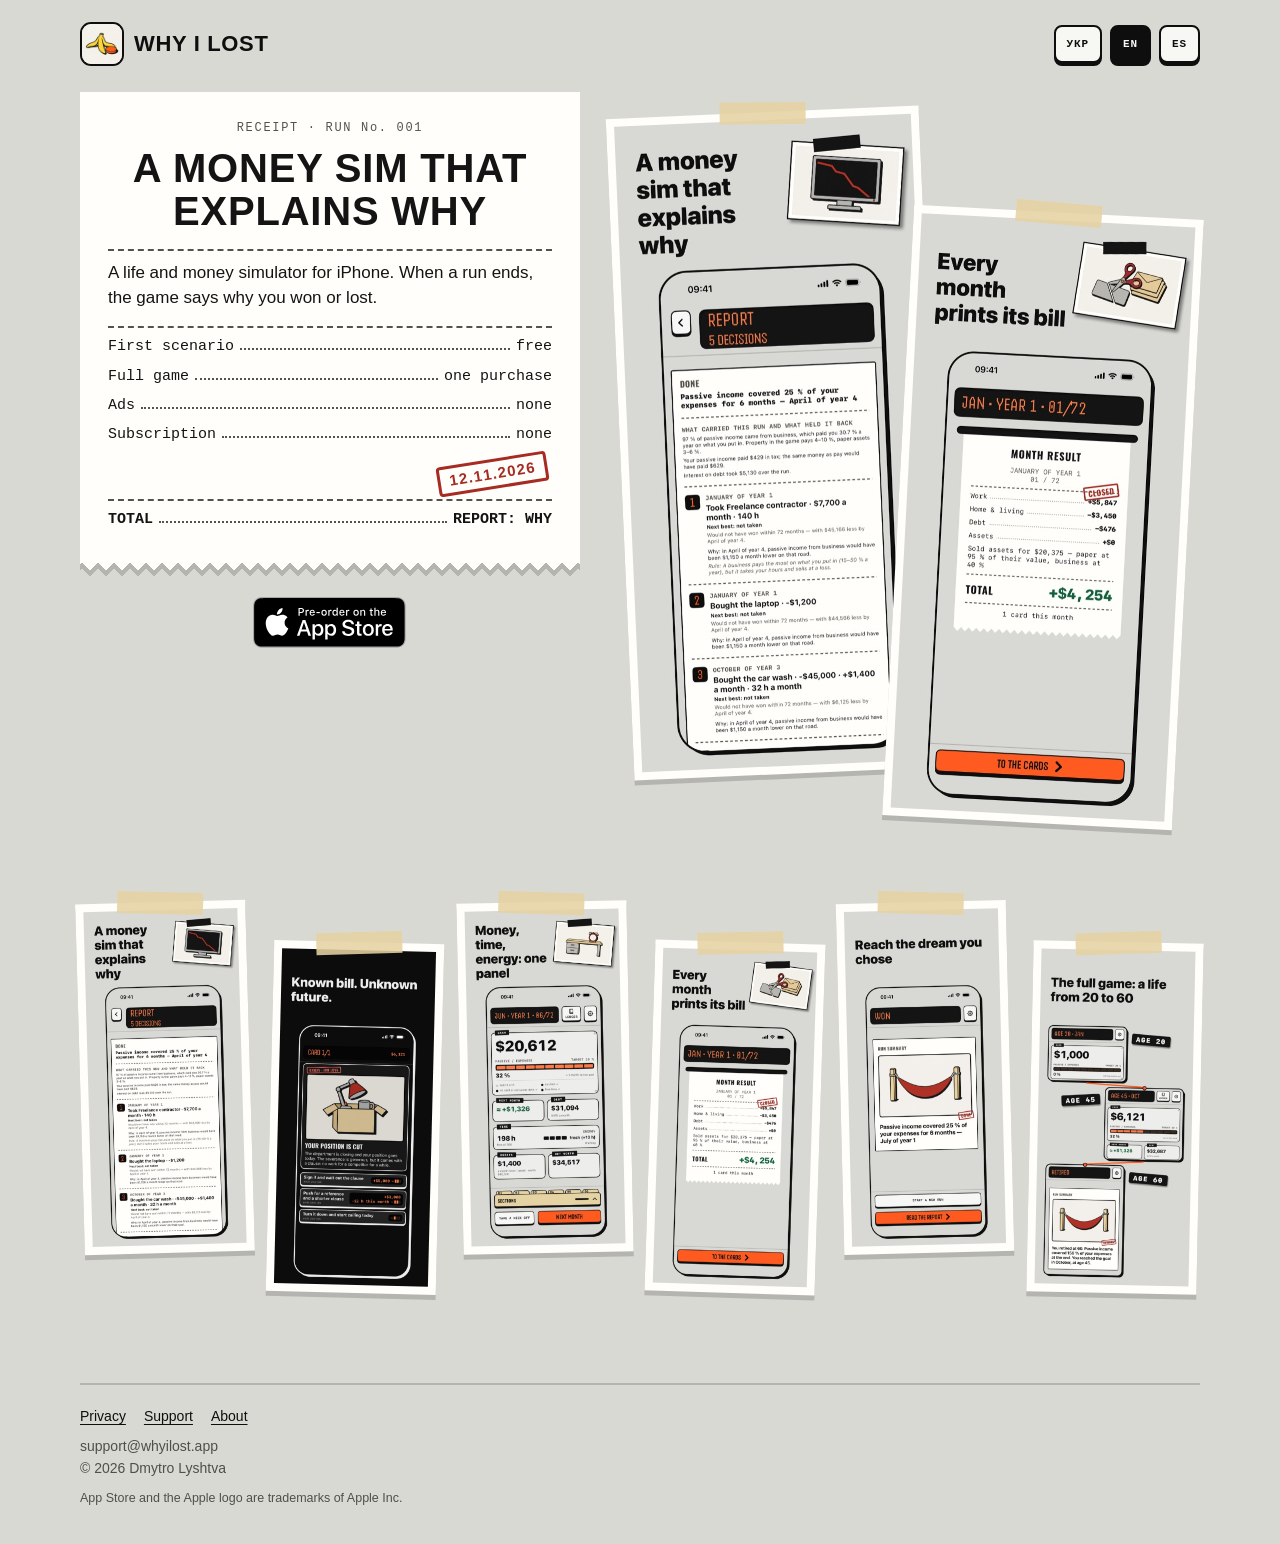
==== en/index.html @ b538b616 "feat(105): T4-T8 pult.css, the landing pages, root and About restyled, the state switch Co-Authored-" ====
<!doctype html>
<html lang="en">
<head>
<meta charset="utf-8">
<meta name="viewport" content="width=device-width, initial-scale=1">
<title>Why I Lost · A money sim that explains why</title>
<meta name="description" content="Why I Lost is a life and money simulator for iPhone. When a run ends, the game says why you won or lost. The first scenario is free.">
<meta name="apple-itunes-app" content="app-id=6823643422">
<meta name="theme-color" content="#D9D9D4" media="(prefers-color-scheme: light)">
<meta name="theme-color" content="#0C0C0C" media="(prefers-color-scheme: dark)">
<link rel="icon" type="image/png" href="/img/icon-192.png">
<link rel="apple-touch-icon" href="/img/apple-touch-icon.png">
<link rel="preload" href="/fonts/Oswald-Variable.ttf" as="font" type="font/ttf" crossorigin>
<link rel="stylesheet" href="/pult.css">
<link rel="canonical" href="https://whyilost.app/en/">
<link rel="alternate" hreflang="uk" href="https://whyilost.app/uk/">
<link rel="alternate" hreflang="en" href="https://whyilost.app/en/">
<link rel="alternate" hreflang="es" href="https://whyilost.app/es/">
<link rel="alternate" hreflang="x-default" href="https://whyilost.app/">
<meta property="og:type" content="website">
<meta property="og:site_name" content="Why I Lost">
<meta property="og:title" content="Why I Lost · A money sim that explains why">
<meta property="og:description" content="Why I Lost is a life and money simulator for iPhone. When a run ends, the game says why you won or lost. The first scenario is free.">
<meta property="og:url" content="https://whyilost.app/en/">
<meta property="og:image" content="https://whyilost.app/img/og-en.png">
<meta property="og:image:width" content="1200">
<meta property="og:image:height" content="630">
<meta property="og:locale" content="en_US">
<meta name="twitter:card" content="summary_large_image">
</head>
<body>
<div class="page">
<header class="top">
<a class="brand" href="/en/"><span class="tile"><img src="/img/icon-96.png" alt="" width="44" height="44"></span><span>Why I Lost</span></a>
<nav class="keys" aria-label="Language">
<a class="key" href="/uk/" lang="uk" hreflang="uk" aria-label="Українська">УКР</a>
<a class="key" href="/en/" lang="en" hreflang="en" aria-label="English" aria-current="page">EN</a>
<a class="key" href="/es/" lang="es" hreflang="es" aria-label="Español">ES</a>
</nav>
</header>
<main>
<div class="hero">
<div class="receipt-col">
<div class="receipt"><div class="paper">
<p class="receipt-no">RECEIPT · RUN No. 001</p>
<h1>A money sim that explains why</h1>
<hr class="rule">
<p class="pitch">A life and money simulator for iPhone. When a run ends, the game says why you won or lost.</p>
<hr class="rule">
<dl class="lines">
<div class="row"><dt>First scenario</dt><i aria-hidden="true"></i><dd>free</dd></div>
<div class="row"><dt>Full game</dt><i aria-hidden="true"></i><dd>one purchase</dd></div>
<div class="row"><dt>Ads</dt><i aria-hidden="true"></i><dd>none</dd></div>
<div class="row"><dt>Subscription</dt><i aria-hidden="true"></i><dd>none</dd></div>
</dl>
<p class="stamp">12.11.2026</p>
<hr class="rule">
<dl class="lines">
<div class="row total"><dt>TOTAL</dt><i aria-hidden="true"></i><dd>REPORT: WHY</dd></div>
</dl>
</div></div>
<!-- store -->
<div class="store" data-state="preorder">
<a class="badge" href="https://apps.apple.com/app/id6823643422"><img src="/img/badge/preorder-en.svg" alt="Pre-order on the App Store" width="153" height="52"></a>
</div>
<!-- /store -->
</div>
<div class="collage" aria-hidden="true">
<div class="card a"><img class="hero-shot" src="/img/shots/en/01-report.jpg" alt="" width="520" height="1130" loading="lazy"></div>
<div class="card b"><img class="hero-shot" src="/img/shots/en/04-receipt.jpg" alt="" width="520" height="1130" loading="lazy"></div>
</div>
</div>
<section class="shots" aria-label="Screens from the game">
<ul class="cards">
<li><figure class="card" style="margin:0"><img src="/img/shots/en/01-report.jpg" alt="A money sim that explains why" width="520" height="1130" loading="lazy"></figure></li>
<li><figure class="card" style="margin:0"><img src="/img/shots/en/02-card.jpg" alt="Known bill. Unknown future." width="520" height="1130" loading="lazy"></figure></li>
<li><figure class="card" style="margin:0"><img src="/img/shots/en/03-hub.jpg" alt="Money, time, energy: one panel" width="520" height="1130" loading="lazy"></figure></li>
<li><figure class="card" style="margin:0"><img src="/img/shots/en/04-receipt.jpg" alt="Every month prints its bill" width="520" height="1130" loading="lazy"></figure></li>
<li><figure class="card" style="margin:0"><img src="/img/shots/en/05-ending.jpg" alt="Reach the dream you chose" width="520" height="1130" loading="lazy"></figure></li>
<li><figure class="card" style="margin:0"><img src="/img/shots/en/06-fullGame.jpg" alt="The full game: a life from 20 to 60" width="520" height="1130" loading="lazy"></figure></li>
</ul>
</section>
</main>
<footer class="foot">
<nav aria-label="Pages"><a href="/en/privacy/">Privacy</a><a href="/en/support/">Support</a><a href="/en/about/">About</a></nav>
<p>support@whyilost.app<br>© 2026 Dmytro Lyshtva</p>
<p class="credit">App Store and the Apple logo are trademarks of Apple Inc.</p>
</footer>
</div>
</body>
</html>
---- pult.css ----
/* whyilost.app's landing pages, root and About in the game's own look (story 105, ADR-0064 amendment, docs/DESIGN.md §19).
   Пульт's tokens (docs/DESIGN.md §13.1), light and dark by the visitor's own setting. The idea is B · Чек: the pitch is
   printed as the month's receipt, and the screens are taped on. The plain pages (privacy, support) keep style.css.
   No script, no third-party request: Oswald is the app's own file, the rest is the system's fonts. */
@font-face {
  font-family: Oswald; font-weight: 200 700; font-style: normal; font-display: swap;
  src: url(/fonts/Oswald-Variable.ttf) format("truetype");
}
:root {
  --body: #D9D9D4; --module: #EDEDEA; --keycap: #F7F7F4; --ink: #0E0E0E; --ink-2: #4F4F4B;
  --signal: #FF5A1F; --stamp: #A62B23; --tape: #141414; --on-tape: #F2F2EE;
  --paper: #FFFEFA; --paper-ink: #141414; --paper-ink-2: #55524B; --illustration: #F4F1EA;
  --hair: rgba(14, 14, 14, .18); --lift: rgba(14, 14, 14, .18); --kraft: rgba(230, 211, 163, .88);
  --mono: ui-monospace, "SF Mono", SFMono-Regular, Menlo, Consolas, monospace;
  --oswald: Oswald, "Arial Narrow", Impact, sans-serif;
  color-scheme: light dark;
}
@media (prefers-color-scheme: dark) {
  :root {
    --body: #0C0C0C; --module: #171717; --keycap: #232323; --ink: #EDEDED; --ink-2: #9A9A96;
    --signal: #FF6B33; --stamp: #FF6A5E; --tape: #EDEDED; --on-tape: #0C0C0C;
    --paper: #1E1D1B; --paper-ink: #F0ECE3; --paper-ink-2: #A9A398;
    --hair: rgba(237, 237, 237, .16); --lift: rgba(0, 0, 0, .55); --kraft: rgba(217, 194, 139, .9);
  }
}
* { box-sizing: border-box; }
html { -webkit-text-size-adjust: 100%; }
body {
  margin: 0; background: var(--body); color: var(--ink); overflow-x: clip;
  font: 16px/1.45 -apple-system, BlinkMacSystemFont, "SF Pro Text", "Segoe UI", Roboto, "Helvetica Neue", Arial, sans-serif;
}
a { color: var(--ink); text-underline-offset: 3px; }
a:hover { text-decoration-thickness: 2px; }
a:focus-visible { outline: 3px solid var(--ink); outline-offset: 3px; border-radius: 4px; }
img { max-width: 100%; }
.page { max-width: 1200px; margin: 0 auto; padding: 14px 16px 0; }

/* the header: the icon, the name, and the language keys */
.top { display: flex; align-items: center; gap: 12px; flex-wrap: wrap; }
.brand {
  display: flex; align-items: center; gap: 10px; margin-right: auto; text-decoration: none;
  font: 700 22px/1 var(--oswald); letter-spacing: .03em; text-transform: uppercase;
}
.tile {
  width: 44px; height: 44px; flex: none; border: 2px solid var(--ink); border-radius: 11px;
  background: var(--illustration); overflow: hidden;
}
.tile img { display: block; width: 100%; height: 100%; }
.keys { display: flex; gap: 8px; }
.key {
  position: relative; display: flex; align-items: center; height: 38px; padding: 0 11px;
  border: 2px solid var(--ink); border-radius: 8px; background: var(--keycap); color: var(--ink);
  box-shadow: 0 3px 0 var(--ink); text-decoration: none;
  font: 800 11px/1 var(--mono); letter-spacing: .08em;
}
.key::after { content: ""; position: absolute; inset: -4px; }
.key[aria-current] { background: var(--ink); color: var(--keycap); }
.key:active { transform: translateY(3px); box-shadow: none; }

/* the receipt */
.hero { margin-top: 22px; }
.receipt-col { max-width: 520px; margin-inline: auto; }
.receipt { filter: drop-shadow(0 6px 0 var(--lift)); }
.paper {
  position: relative; background: var(--paper); color: var(--paper-ink); padding: 26px 20px 38px;
  -webkit-mask: conic-gradient(from -45deg at bottom, #0000, #000 1deg 89deg, #0000 90deg) bottom / 16px 8px repeat-x,
    linear-gradient(#000 0 0) top / 100% calc(100% - 8px) no-repeat;
  mask: conic-gradient(from -45deg at bottom, #0000, #000 1deg 89deg, #0000 90deg) bottom / 16px 8px repeat-x,
    linear-gradient(#000 0 0) top / 100% calc(100% - 8px) no-repeat;
}
.receipt-no { margin: 0; text-align: center; font: 400 12px/1.4 var(--mono); letter-spacing: .14em; color: var(--paper-ink-2); }
.receipt h1 {
  margin: 10px 0 0; text-align: center; font: 700 30px/1.08 var(--oswald); letter-spacing: .02em;
  text-transform: uppercase; text-wrap: balance;
}
.rule { margin: 16px 0 4px; border: 0; border-top: 2px dashed var(--paper-ink-2); }
.pitch { margin: 10px 0 0; font-size: 15px; line-height: 1.45; }
.lines { margin: 0; }
.row { display: flex; align-items: baseline; gap: 6px; margin-top: 9px; font: 500 13.5px/1.35 var(--mono); }
.row dt, .row dd { margin: 0; min-width: 0; overflow-wrap: anywhere; }
.row i { flex: 1 1 12px; min-width: 12px; border-bottom: 2px dotted var(--paper-ink-2); }
.row.total { font-weight: 800; }
.stamp {
  display: block; width: fit-content; margin: 14px 4px -6px auto; padding: 3px 9px; transform: rotate(-9deg);
  border: 3px solid var(--stamp); border-radius: 4px; color: var(--stamp);
  font: 700 15px/1.2 var(--oswald); letter-spacing: .08em; text-transform: uppercase;
}

/* the store element: Apple's badge, or the dated line before it (scripts/site-state.sh writes the block) */
.store { display: flex; justify-content: center; padding: 26px 13px 13px; }
.badge { display: block; line-height: 0; border-radius: 10px; }
.badge img { display: block; height: 52px; width: auto; }
.soon {
  margin: 0; padding: 10px 14px; border: 2px dashed var(--ink-2); border-radius: 10px; text-align: center;
  font: 700 13px/1.35 var(--mono); letter-spacing: .04em; color: var(--ink);
}

/* the screens, taped on */
.collage { display: none; }
.shots { margin-top: 64px; }
.cards { list-style: none; margin: 0; padding: 0; display: flex; flex-direction: column; }
.card {
  position: relative; width: min(236px, 74%); padding: 8px; background: var(--paper);
  box-shadow: 0 5px 0 var(--lift);
}
.card::before {
  content: ""; position: absolute; left: 50%; top: -10px; width: 86px; height: 22px; margin-left: -43px;
  background: var(--kraft); transform: rotate(2deg);
}
.card img { display: block; width: 100%; height: auto; }
.cards li:nth-child(odd) { align-self: flex-start; transform: rotate(-1.6deg); }
.cards li:nth-child(even) { align-self: flex-end; transform: rotate(1.4deg); }
.cards li + li { margin-top: -90px; }
.cards li:nth-child(odd) .card::before { transform: rotate(3deg); }
.cards li:nth-child(even) .card::before { transform: rotate(-3deg); }
@media (min-width: 600px) {
  .cards { display: grid; grid-template-columns: repeat(3, minmax(0, 1fr)); gap: 40px 24px; }
  .cards li, .cards li + li { margin-top: 0; align-self: auto; }
  .card { width: 100%; }
}

/* the footer */
.foot { margin-top: 64px; padding: 20px 0 36px; border-top: 2px solid var(--hair); color: var(--ink-2); font-size: 14px; line-height: 1.6; }
.foot p { margin: 8px 0 0; }
.foot nav { display: flex; flex-wrap: wrap; gap: 4px 18px; }
.foot nav a { color: var(--ink); }
.foot nav a[aria-current] { font-weight: 700; text-decoration: none; }
.credit { font-size: 12.5px; }

/* About: the same paper, the same header and footer */
.sheet h1 { margin: 0; font: 700 30px/1.08 var(--oswald); letter-spacing: .02em; text-transform: uppercase; }
.sheet h2 { margin: 1.6em 0 .3em; font: 700 17px/1.25 var(--oswald); letter-spacing: .04em; text-transform: uppercase; }
.sheet p { margin: .5em 0; }
.sheet details { border: 2px solid var(--paper-ink-2); border-radius: 6px; padding: 8px 12px; margin: 12px 0; }
.sheet summary { cursor: pointer; font-family: var(--mono); font-size: 13px; }
.sheet pre { white-space: pre-wrap; overflow-wrap: anywhere; font: 12.5px/1.5 var(--mono); color: var(--paper-ink-2); }
.sheet a { color: var(--paper-ink); }
.sheet-wrap { margin-top: 22px; max-width: 720px; margin-inline: auto; }

/* the root: three keys */
.choose { margin-top: 22px; max-width: 520px; margin-inline: auto; }
.choose .paper { padding-bottom: 34px; }
.choose h1 { margin-bottom: 4px; }
.choose ul { list-style: none; margin: 18px 0 0; padding: 0; display: grid; gap: 18px; }
.choose li { display: grid; gap: 6px; justify-items: start; }
.choose .key { height: 46px; padding: 0 16px; font-size: 14px; }
.choose li span { font-size: 14.5px; line-height: 1.4; }

@media (min-width: 1100px) {
  .page { padding: 22px 40px 0; }
  .hero { display: flex; gap: 40px; align-items: flex-start; margin-top: 26px; }
  .receipt-col { flex: none; width: 500px; max-width: none; margin: 0; }
  .receipt h1 { font-size: 40px; }
  .receipt .paper { padding: 28px 28px 40px; }
  .pitch { font-size: 17px; }
  .row { font-size: 15px; }
  .collage { display: block; position: relative; flex: 1 1 auto; height: 720px; min-width: 0; }
  .collage .card { position: absolute; width: 54%; }
  .collage .card.a { left: 0; top: 20px; transform: rotate(-2.5deg); }
  .collage .card.b { left: 48%; top: 120px; width: 50%; transform: rotate(3deg); }
  .shots { margin-top: 90px; }
  .cards { grid-template-columns: repeat(6, minmax(0, 1fr)); gap: 20px; align-items: start; }
  .cards li:nth-child(even) { margin-top: 40px; }
  .cards li:nth-child(1) { transform: rotate(-1.6deg); } .cards li:nth-child(2) { transform: rotate(1.4deg); }
  .cards li:nth-child(3) { transform: rotate(-1.2deg); } .cards li:nth-child(4) { transform: rotate(1.8deg); }
  .cards li:nth-child(5) { transform: rotate(-1.4deg); } .cards li:nth-child(6) { transform: rotate(1.2deg); }
  .foot { margin-top: 90px; }
}
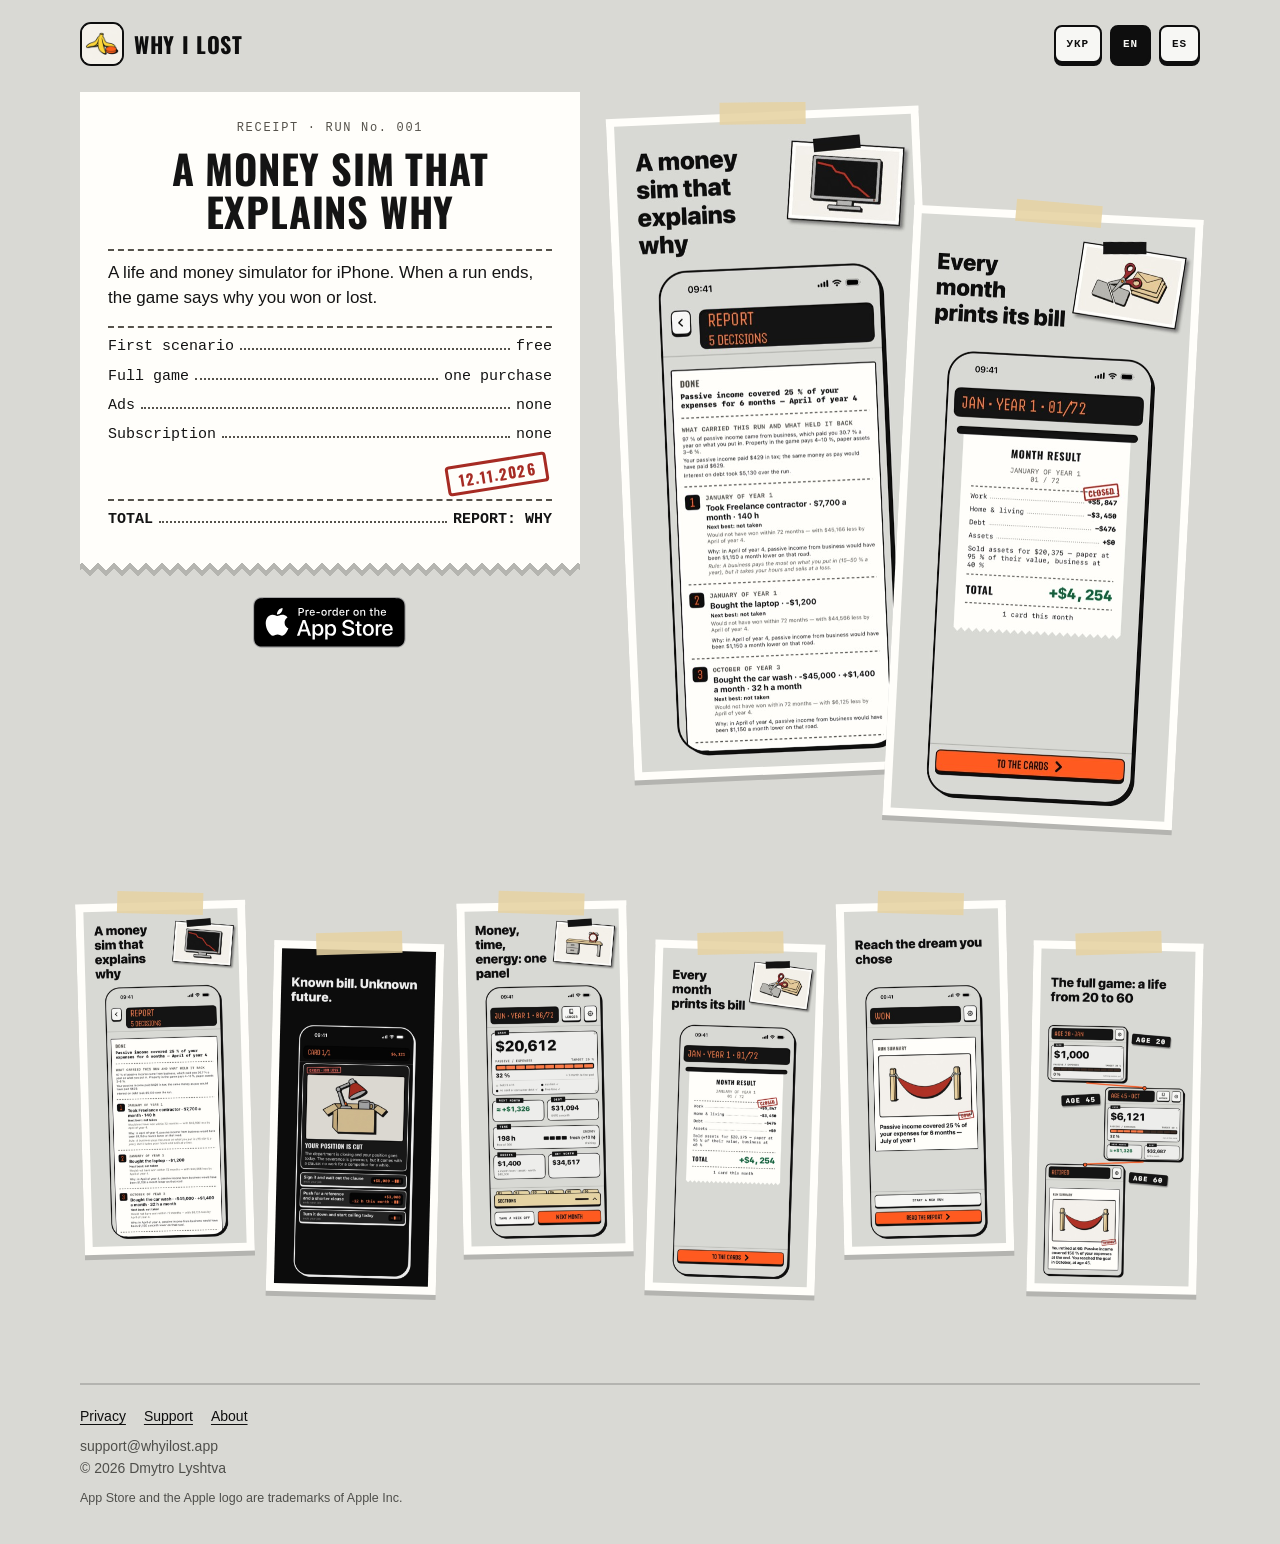
==== commit 6e26366e: "feat(105): T9 the site check reads the landing pages, the state, the weight and the pins Co-Authored" ====
--- a/en/index.html
+++ b/en/index.html
@@ -8,9 +8,9 @@
 <meta name="apple-itunes-app" content="app-id=6823643422">
 <meta name="theme-color" content="#D9D9D4" media="(prefers-color-scheme: light)">
 <meta name="theme-color" content="#0C0C0C" media="(prefers-color-scheme: dark)">
-<link rel="icon" type="image/png" href="/img/icon-192.png">
+<link rel="icon" type="image/png" href="/img/icon-96.png">
 <link rel="apple-touch-icon" href="/img/apple-touch-icon.png">
-<link rel="preload" href="/fonts/Oswald-Variable.ttf" as="font" type="font/ttf" crossorigin>
+<link rel="preload" href="/fonts/Oswald-Variable.woff" as="font" type="font/woff" crossorigin>
 <link rel="stylesheet" href="/pult.css">
 <link rel="canonical" href="https://whyilost.app/en/">
 <link rel="alternate" hreflang="uk" href="https://whyilost.app/uk/">
--- a/pult.css
+++ b/pult.css
@@ -4,7 +4,7 @@
    No script, no third-party request: Oswald is the app's own file, the rest is the system's fonts. */
 @font-face {
   font-family: Oswald; font-weight: 200 700; font-style: normal; font-display: swap;
-  src: url(/fonts/Oswald-Variable.ttf) format("truetype");
+  src: url(/fonts/Oswald-Variable.woff) format("woff");
 }
 :root {
   --body: #D9D9D4; --module: #EDEDEA; --keycap: #F7F7F4; --ink: #0E0E0E; --ink-2: #4F4F4B;
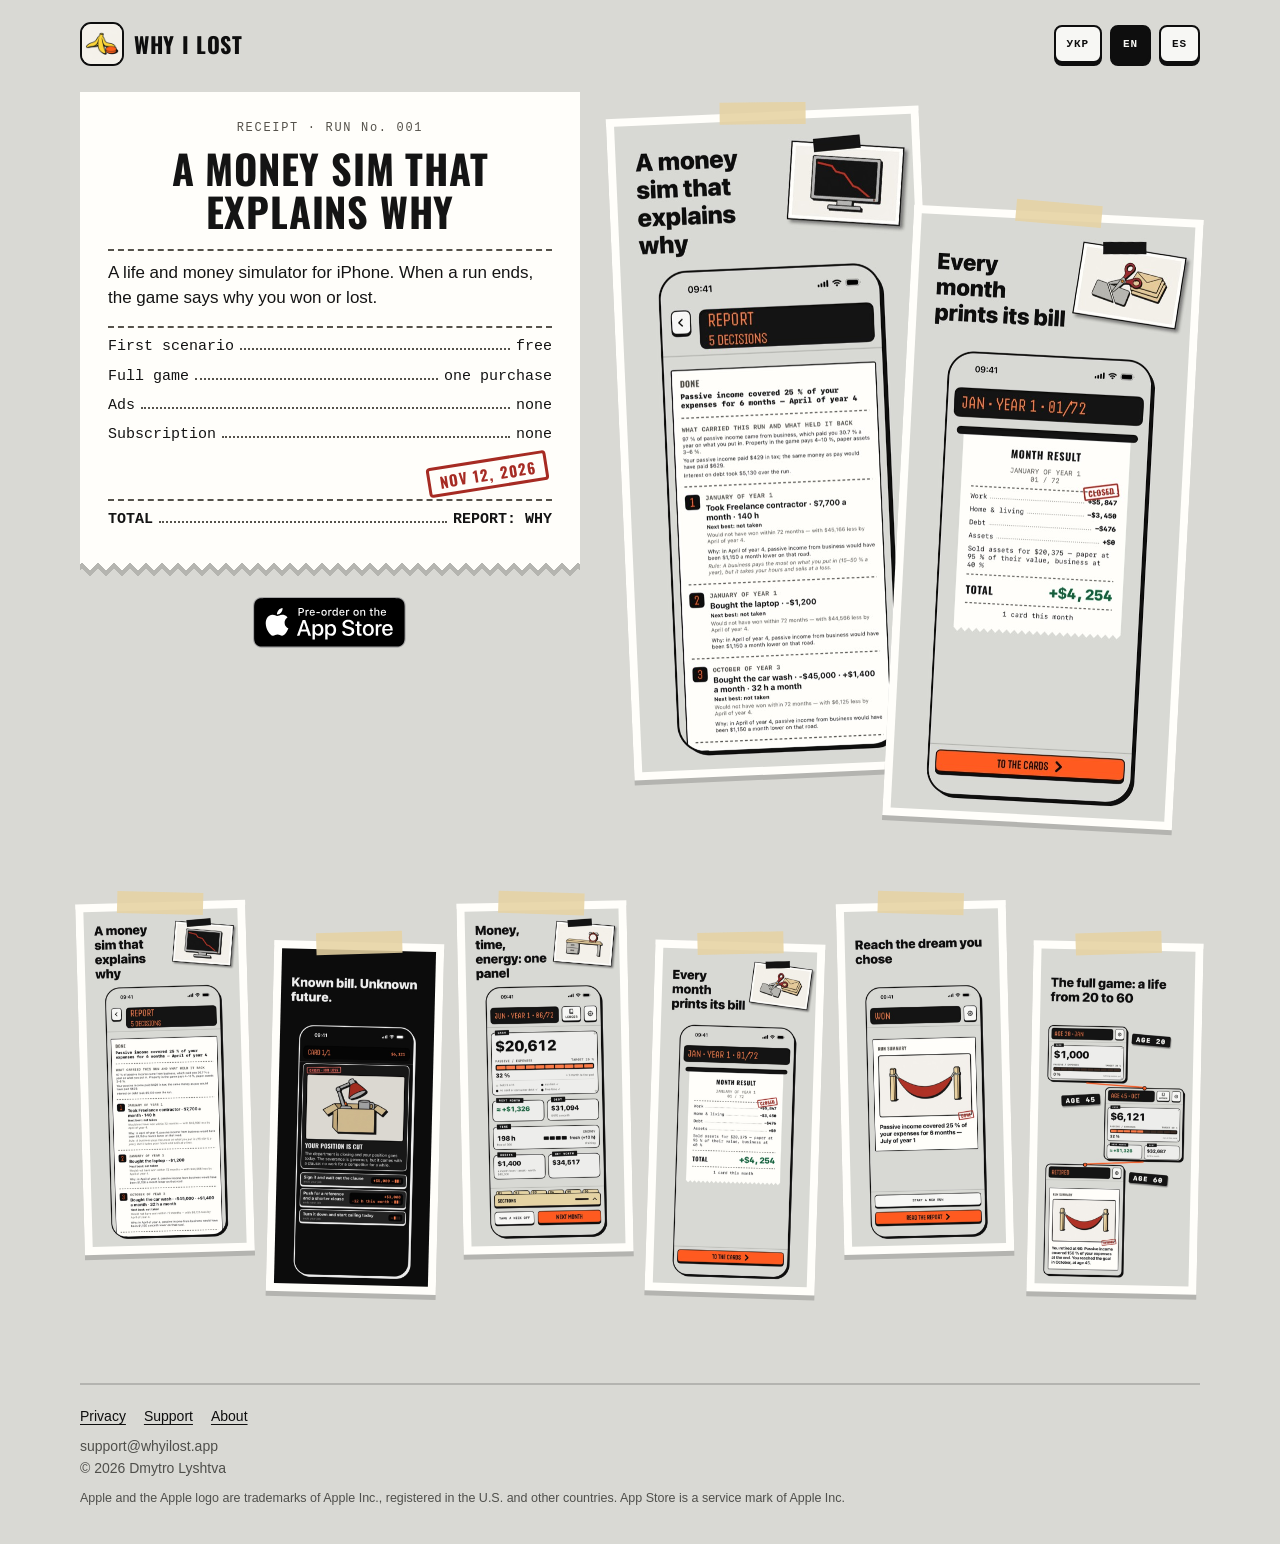
==== commit e5abdc3d: "feat(105): T6 es through the editor and the back-translation; Apple's credit line Co-Authored-By: Cl" ====
--- a/en/index.html
+++ b/en/index.html
@@ -53,7 +53,7 @@
 <div class="row"><dt>Ads</dt><i aria-hidden="true"></i><dd>none</dd></div>
 <div class="row"><dt>Subscription</dt><i aria-hidden="true"></i><dd>none</dd></div>
 </dl>
-<p class="stamp">12.11.2026</p>
+<p class="stamp">Nov 12, 2026</p>
 <hr class="rule">
 <dl class="lines">
 <div class="row total"><dt>TOTAL</dt><i aria-hidden="true"></i><dd>REPORT: WHY</dd></div>
@@ -84,7 +84,7 @@
 <footer class="foot">
 <nav aria-label="Pages"><a href="/en/privacy/">Privacy</a><a href="/en/support/">Support</a><a href="/en/about/">About</a></nav>
 <p>support@whyilost.app<br>© 2026 Dmytro Lyshtva</p>
-<p class="credit">App Store and the Apple logo are trademarks of Apple Inc.</p>
+<p class="credit">Apple and the Apple logo are trademarks of Apple Inc., registered in the U.S. and other countries. App Store is a service mark of Apple Inc.</p>
 </footer>
 </div>
 </body>
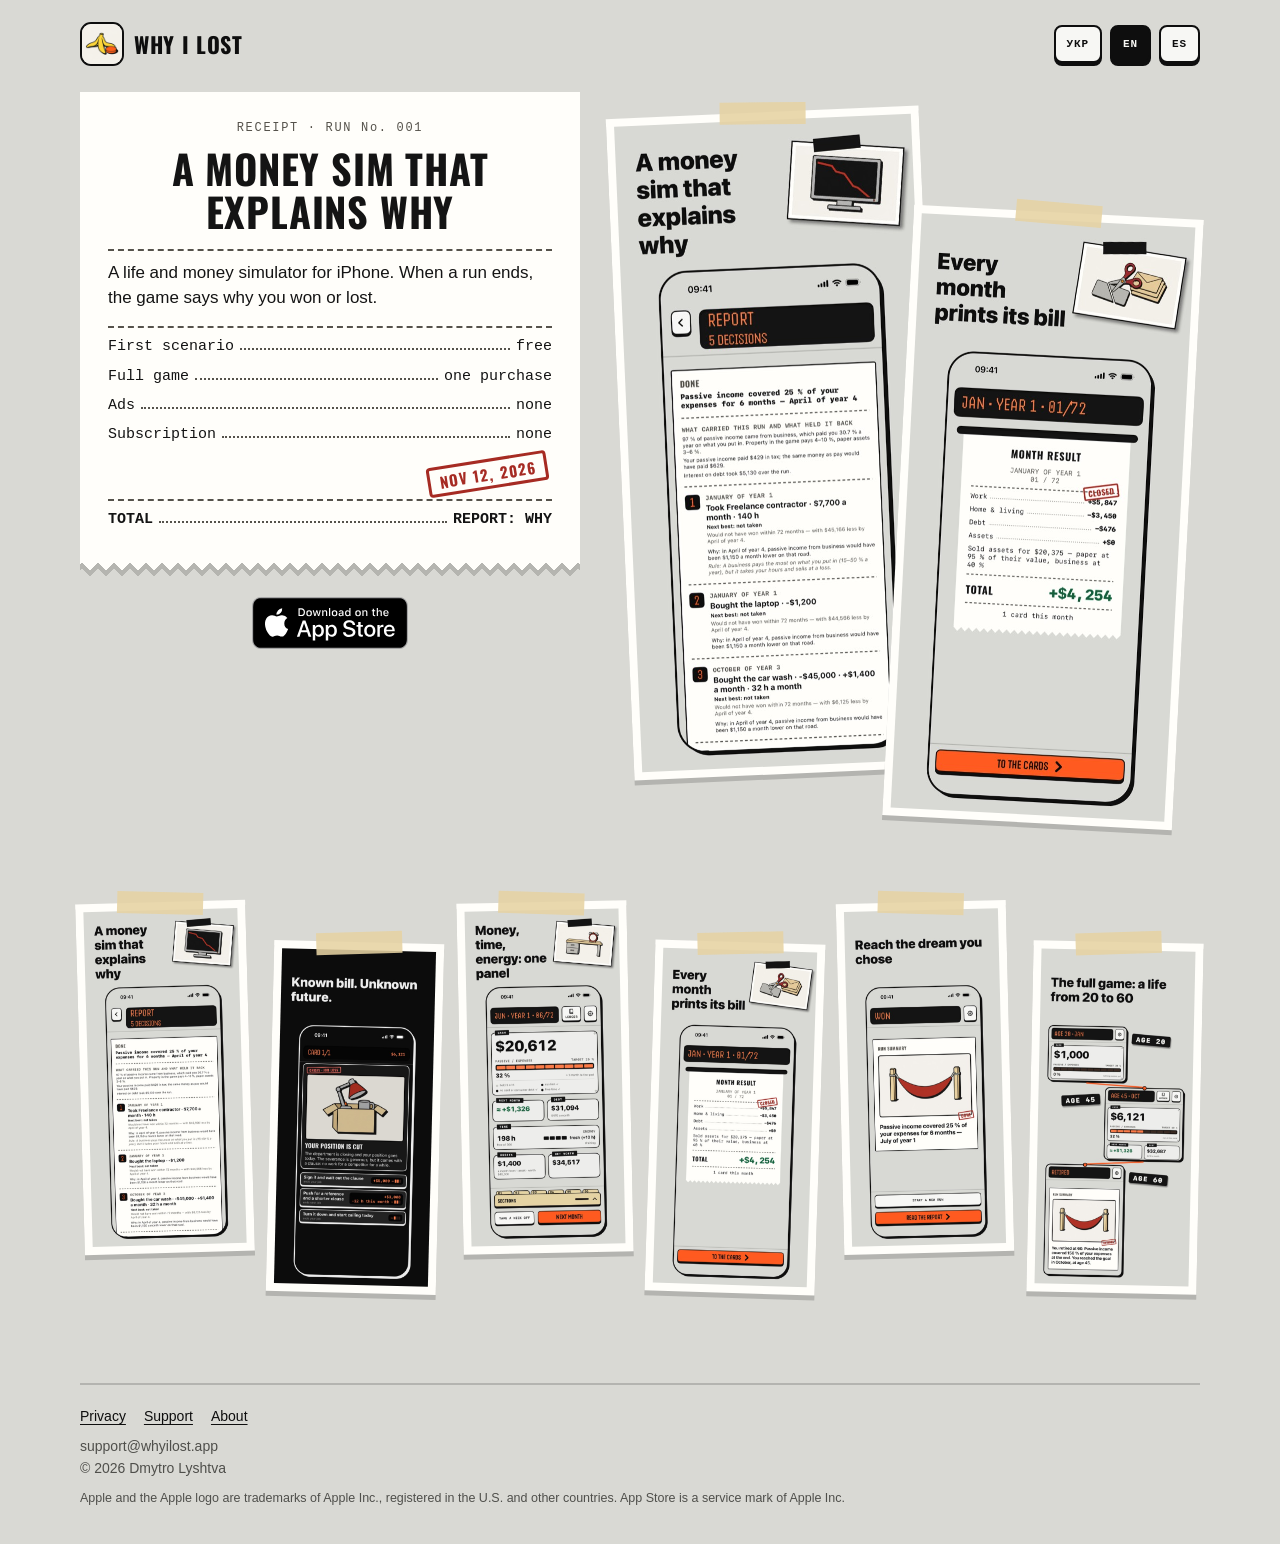
==== commit c3aff544: "feat(105): T12 the landing pages switch to Apple's Download badge on the release day Co-Authored-By:" ====
--- a/en/index.html
+++ b/en/index.html
@@ -60,8 +60,8 @@
 </dl>
 </div></div>
 <!-- store -->
-<div class="store" data-state="preorder">
-<a class="badge" href="https://apps.apple.com/app/id6823643422"><img src="/img/badge/preorder-en.svg" alt="Pre-order on the App Store" width="153" height="52"></a>
+<div class="store" data-state="download">
+<a class="badge" href="https://apps.apple.com/app/id6823643422"><img src="/img/badge/download-en.svg" alt="Download on the App Store" width="156" height="52"></a>
 </div>
 <!-- /store -->
 </div>
